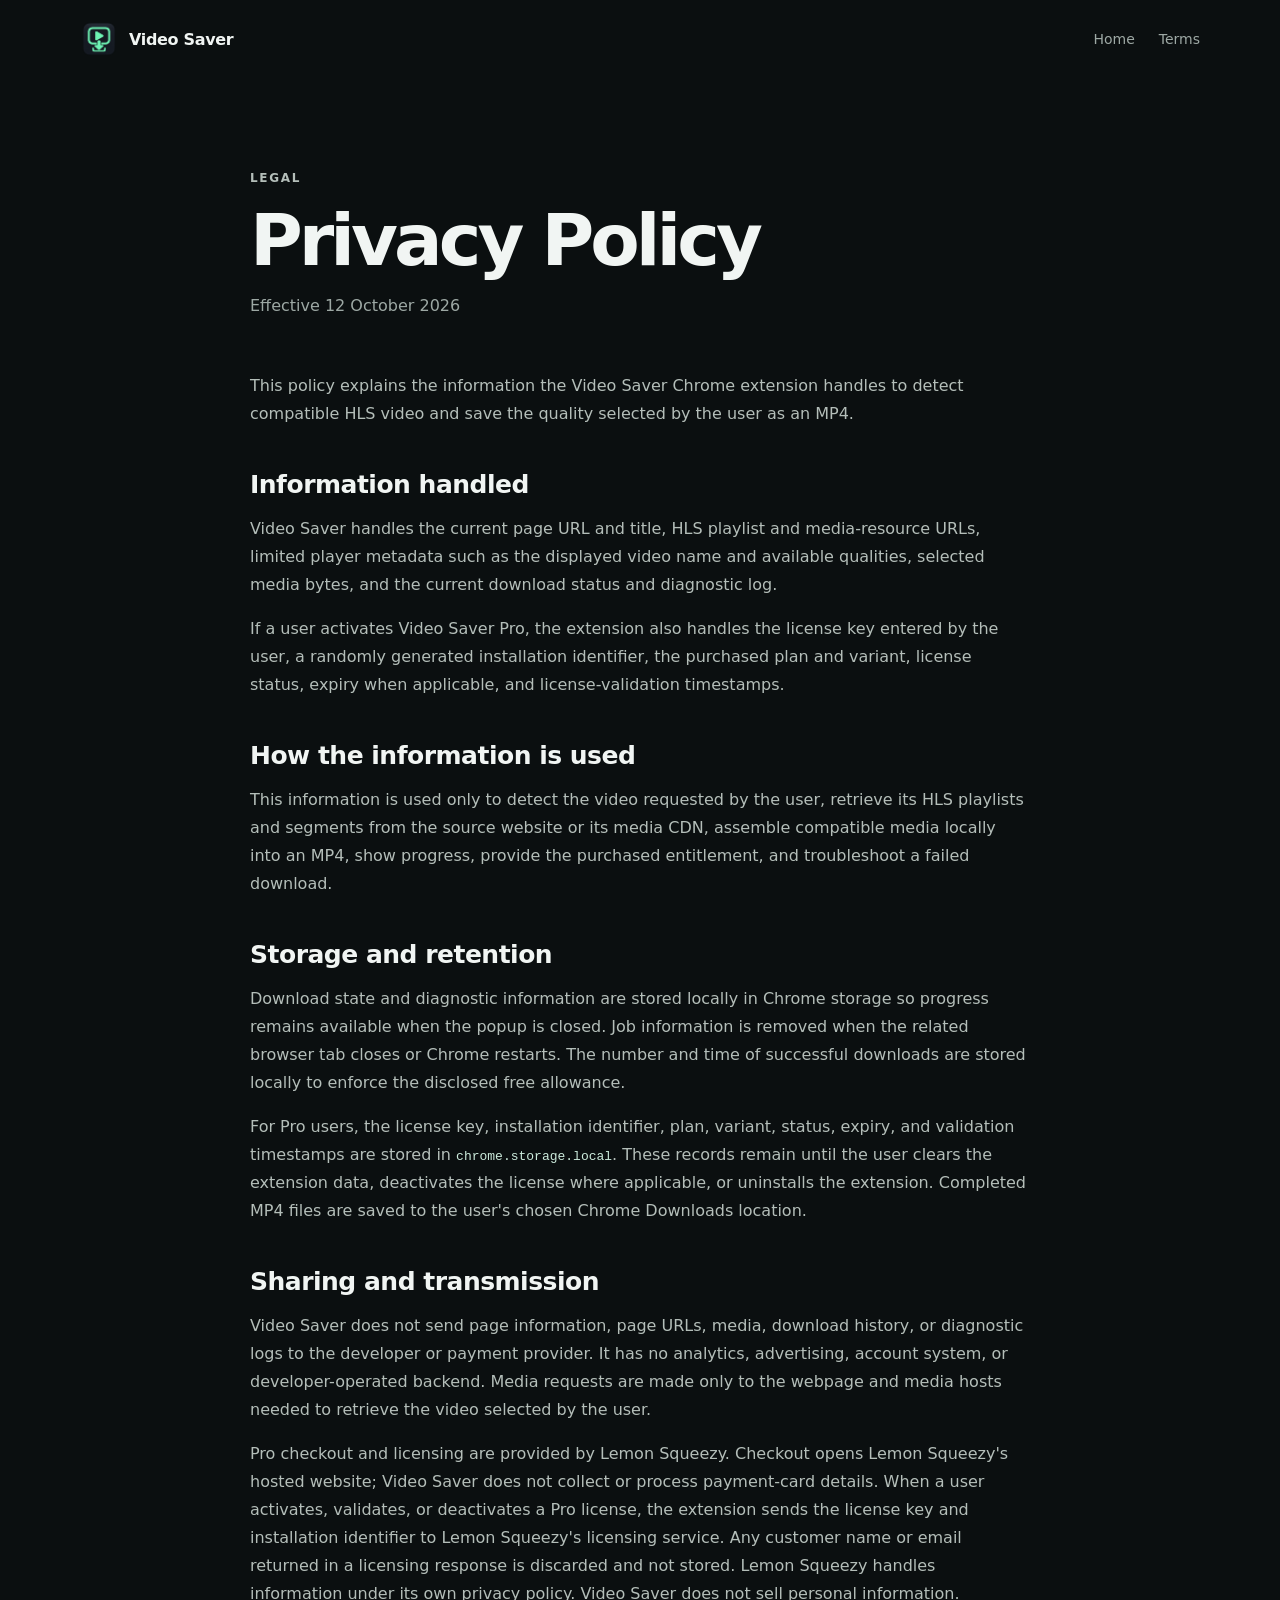
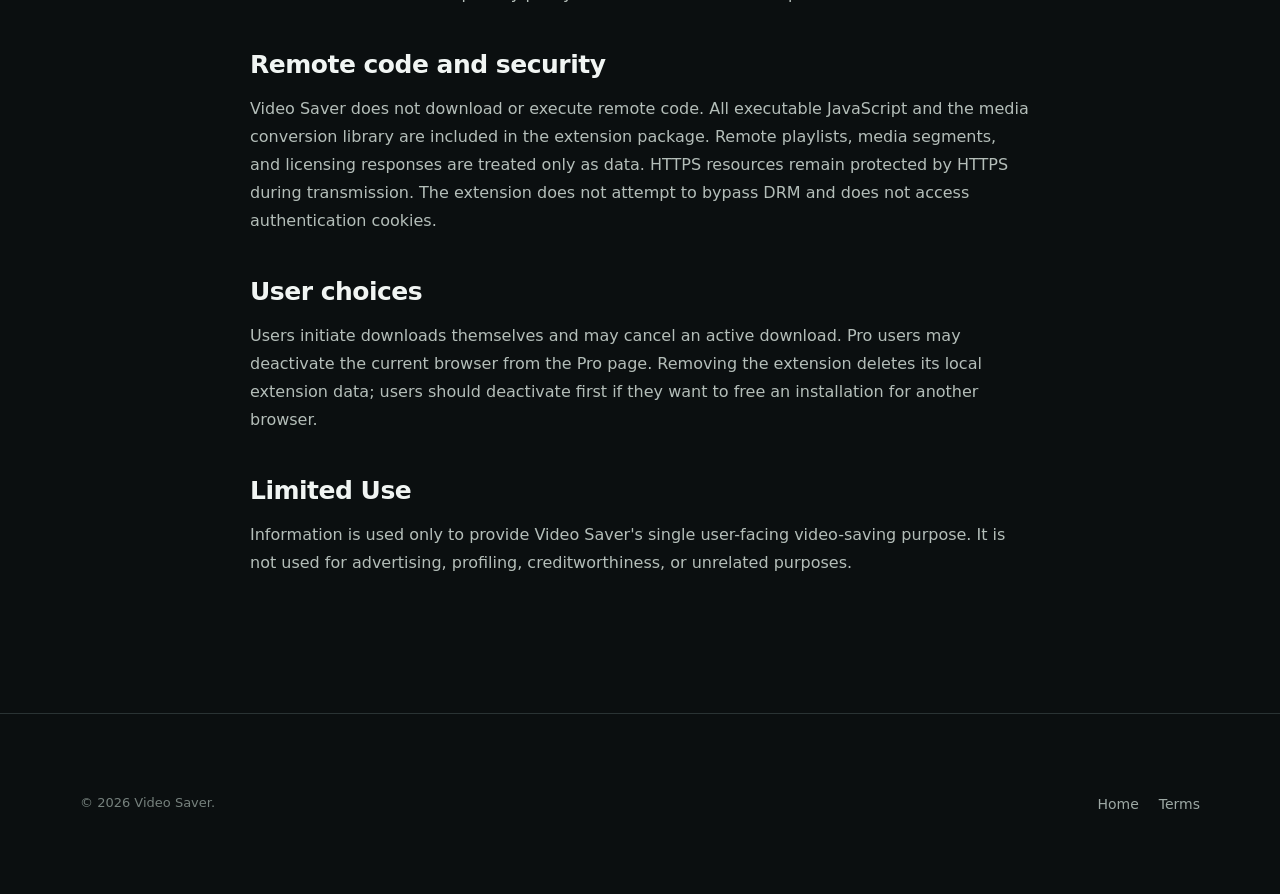
==== privacy.html @ 4df32bea "Launch Video Saver website" ====
<!doctype html>
<html lang="en">
  <head><meta charset="utf-8"><meta name="viewport" content="width=device-width, initial-scale=1"><meta name="description" content="Video Saver privacy policy"><title>Privacy Policy — Video Saver</title><link rel="icon" href="assets/icon.png"><link rel="stylesheet" href="styles.css"></head>
  <body>
    <header class="nav shell"><a class="brand" href="index.html"><img src="assets/icon.png" width="38" height="38" alt=""><span>Video Saver</span></a><nav><a href="index.html">Home</a><a href="terms.html">Terms</a></nav></header>
    <main class="legal shell">
      <p class="eyebrow">Legal</p><h1>Privacy Policy</h1><p class="effective">Effective 12 October 2026</p>
      <p>This policy explains the information the Video Saver Chrome extension handles to detect compatible HLS video and save the quality selected by the user as an MP4.</p>
      <h2>Information handled</h2><p>Video Saver handles the current page URL and title, HLS playlist and media-resource URLs, limited player metadata such as the displayed video name and available qualities, selected media bytes, and the current download status and diagnostic log.</p><p>If a user activates Video Saver Pro, the extension also handles the license key entered by the user, a randomly generated installation identifier, the purchased plan and variant, license status, expiry when applicable, and license-validation timestamps.</p>
      <h2>How the information is used</h2><p>This information is used only to detect the video requested by the user, retrieve its HLS playlists and segments from the source website or its media CDN, assemble compatible media locally into an MP4, show progress, provide the purchased entitlement, and troubleshoot a failed download.</p>
      <h2>Storage and retention</h2><p>Download state and diagnostic information are stored locally in Chrome storage so progress remains available when the popup is closed. Job information is removed when the related browser tab closes or Chrome restarts. The number and time of successful downloads are stored locally to enforce the disclosed free allowance.</p><p>For Pro users, the license key, installation identifier, plan, variant, status, expiry, and validation timestamps are stored in <code>chrome.storage.local</code>. These records remain until the user clears the extension data, deactivates the license where applicable, or uninstalls the extension. Completed MP4 files are saved to the user's chosen Chrome Downloads location.</p>
      <h2>Sharing and transmission</h2><p>Video Saver does not send page information, page URLs, media, download history, or diagnostic logs to the developer or payment provider. It has no analytics, advertising, account system, or developer-operated backend. Media requests are made only to the webpage and media hosts needed to retrieve the video selected by the user.</p><p>Pro checkout and licensing are provided by Lemon Squeezy. Checkout opens Lemon Squeezy's hosted website; Video Saver does not collect or process payment-card details. When a user activates, validates, or deactivates a Pro license, the extension sends the license key and installation identifier to Lemon Squeezy's licensing service. Any customer name or email returned in a licensing response is discarded and not stored. Lemon Squeezy handles information under its own privacy policy. Video Saver does not sell personal information.</p>
      <h2>Remote code and security</h2><p>Video Saver does not download or execute remote code. All executable JavaScript and the media conversion library are included in the extension package. Remote playlists, media segments, and licensing responses are treated only as data. HTTPS resources remain protected by HTTPS during transmission. The extension does not attempt to bypass DRM and does not access authentication cookies.</p>
      <h2>User choices</h2><p>Users initiate downloads themselves and may cancel an active download. Pro users may deactivate the current browser from the Pro page. Removing the extension deletes its local extension data; users should deactivate first if they want to free an installation for another browser.</p>
      <h2>Limited Use</h2><p>Information is used only to provide Video Saver's single user-facing video-saving purpose. It is not used for advertising, profiling, creditworthiness, or unrelated purposes.</p>
    </main>
    <footer><div class="shell footer-grid"><p>© 2026 Video Saver.</p><div class="footer-links"><a href="index.html">Home</a><a href="terms.html">Terms</a></div></div></footer>
  </body>
</html>
---- styles.css ----
:root {
  color-scheme: dark;
  --bg: #0b0f10; --surface: #121718; --surface-2: #192021; --line: #2a3334;
  --text: #f1f5f3; --muted: #9da8a4; --green: #74e2a7; --green-soft: #1b3428;
  font-family: Inter, ui-sans-serif, system-ui, -apple-system, BlinkMacSystemFont, "Segoe UI", sans-serif;
}
* { box-sizing: border-box; }
html { scroll-behavior: smooth; }
body { margin: 0; background: var(--bg); color: var(--text); }
a { color: inherit; }
.shell { width: min(1120px, calc(100% - 40px)); margin-inline: auto; }
.nav { min-height: 78px; display: flex; align-items: center; justify-content: space-between; gap: 24px; }
.brand { display: inline-flex; align-items: center; gap: 11px; text-decoration: none; font-weight: 780; letter-spacing: -.02em; }
.brand img { border-radius: 9px; }
nav { display: flex; gap: 24px; }
nav a, .footer-links a { color: var(--muted); text-decoration: none; font-size: 14px; }
nav a:hover, .footer-links a:hover { color: var(--text); }
.hero { min-height: 640px; display: grid; grid-template-columns: 1.2fr .8fr; align-items: center; gap: 72px; padding-block: 88px; }
.eyebrow { margin: 0 0 16px; color: var(--green); font-size: 12px; font-weight: 800; letter-spacing: .14em; text-transform: uppercase; }
h1 { max-width: 780px; margin: 0; font-size: clamp(48px, 7vw, 82px); line-height: .98; letter-spacing: -.055em; }
.lede { max-width: 660px; margin: 28px 0 0; color: #b6c0bd; font-size: 20px; line-height: 1.55; }
.hero-actions { display: flex; align-items: center; gap: 22px; margin-top: 34px; }
.button { display: inline-flex; min-height: 48px; align-items: center; padding: 0 19px; border-radius: 10px; background: var(--green); color: #0b1d14; font-weight: 800; }
.button.disabled { cursor: default; opacity: .82; }
.text-link { color: var(--green); font-weight: 700; text-underline-offset: 4px; }
.microcopy { max-width: 620px; margin-top: 22px; color: #77827e; font-size: 13px; line-height: 1.5; }
.hero-mark { position: relative; display: grid; min-height: 390px; place-items: center; overflow: hidden; border: 1px solid var(--line); border-radius: 42px; background: radial-gradient(circle at 50% 45%, #27463a 0, #16231e 36%, #101415 70%); }
.hero-mark img { position: relative; z-index: 2; border-radius: 30px; box-shadow: 0 28px 80px #0008; }
.ring { position: absolute; border: 1px solid #74e2a72b; border-radius: 50%; }
.ring-one { width: 280px; height: 280px; }.ring-two { width: 430px; height: 430px; }
.section-heading { max-width: 700px; margin-bottom: 34px; }
.section-heading.centered { margin-inline: auto; text-align: center; }
.section-heading h2, .limits h2 { margin: 0; font-size: clamp(34px, 5vw, 54px); line-height: 1.05; letter-spacing: -.04em; }
.section-heading > p:last-child { color: var(--muted); line-height: 1.6; }
.product-shot { padding: 40px 0 120px; }
.product-shot > img { display: block; width: 100%; height: auto; border: 1px solid var(--line); border-radius: 20px; box-shadow: 0 30px 100px #0009; }
.feature-section, .steps, .pricing-section { padding: 110px 0; border-top: 1px solid var(--line); }
.feature-grid, .pricing-grid { display: grid; grid-template-columns: repeat(3, 1fr); gap: 18px; }
.feature-grid article, .price-card { padding: 28px; border: 1px solid var(--line); border-radius: 16px; background: var(--surface); }
.feature-grid article > span { color: var(--green); font: 700 12px ui-monospace, monospace; }
.feature-grid h3 { margin: 52px 0 10px; font-size: 21px; }
.feature-grid p, .price-card li, .limits p { color: var(--muted); line-height: 1.65; }
.steps ol { margin: 0; padding: 0; list-style: none; border-top: 1px solid var(--line); }
.steps li { display: grid; grid-template-columns: 1fr 1.2fr; gap: 28px; padding: 26px 0; border-bottom: 1px solid var(--line); }
.steps li span { color: var(--muted); }
.price-card.featured { border-color: #4c946e; background: linear-gradient(180deg, #183025, var(--surface)); }
.plan { margin: 0; color: var(--green); font-size: 12px; font-weight: 800; letter-spacing: .11em; text-transform: uppercase; }
.price-card h3 { margin: 18px 0 4px; font-size: 38px; letter-spacing: -.04em; }
.price-card h3 small { color: var(--muted); font-size: 14px; font-weight: 500; }
.price-note { min-height: 38px; color: var(--muted); font-size: 13px; }
.price-card ul { margin: 28px 0 0; padding-left: 18px; }
.price-card li + li { margin-top: 10px; }
.pricing-legal { max-width: 780px; margin: 20px auto 0; color: #747f7b; font-size: 12px; line-height: 1.6; text-align: center; }
.limits { margin-block: 60px 120px; padding: 48px; border-radius: 20px; background: var(--green-soft); }
.limits h2 { font-size: 38px; }.limits p { max-width: 820px; margin-bottom: 0; color: #bdd0c6; }
footer { border-top: 1px solid var(--line); }
.footer-grid { min-height: 180px; display: flex; align-items: center; justify-content: space-between; gap: 32px; }
.footer-grid p { max-width: 560px; color: #76817d; font-size: 13px; line-height: 1.55; }
.footer-links { display: flex; gap: 20px; flex-wrap: wrap; }
.legal { max-width: 780px; padding: 90px 0 120px; }
.legal h1 { font-size: clamp(48px, 7vw, 72px); }
.legal .effective { margin-bottom: 52px; color: var(--muted); }
.legal h2 { margin: 42px 0 12px; font-size: 25px; letter-spacing: -.02em; }
.legal p { color: #b4beb9; line-height: 1.75; }.legal a { color: var(--green); }.legal code { color: #ccebdc; }
@media (max-width: 820px) {
  nav a:nth-child(-n+2) { display: none; }
  .hero { min-height: 0; grid-template-columns: 1fr; padding-block: 64px 90px; }
  .hero-mark { min-height: 310px; }.feature-grid, .pricing-grid { grid-template-columns: 1fr; }
  .steps li { grid-template-columns: 1fr; gap: 7px; }.footer-grid { align-items: flex-start; flex-direction: column; justify-content: center; }
}
@media (max-width: 520px) {
  .shell { width: min(100% - 28px, 1120px); }.nav { min-height: 68px; }.nav nav { gap: 14px; }
  .hero { gap: 48px; }.hero-actions { align-items: flex-start; flex-direction: column; }.limits { padding: 28px; }
}
@media (prefers-reduced-motion: reduce) { html { scroll-behavior: auto; } }
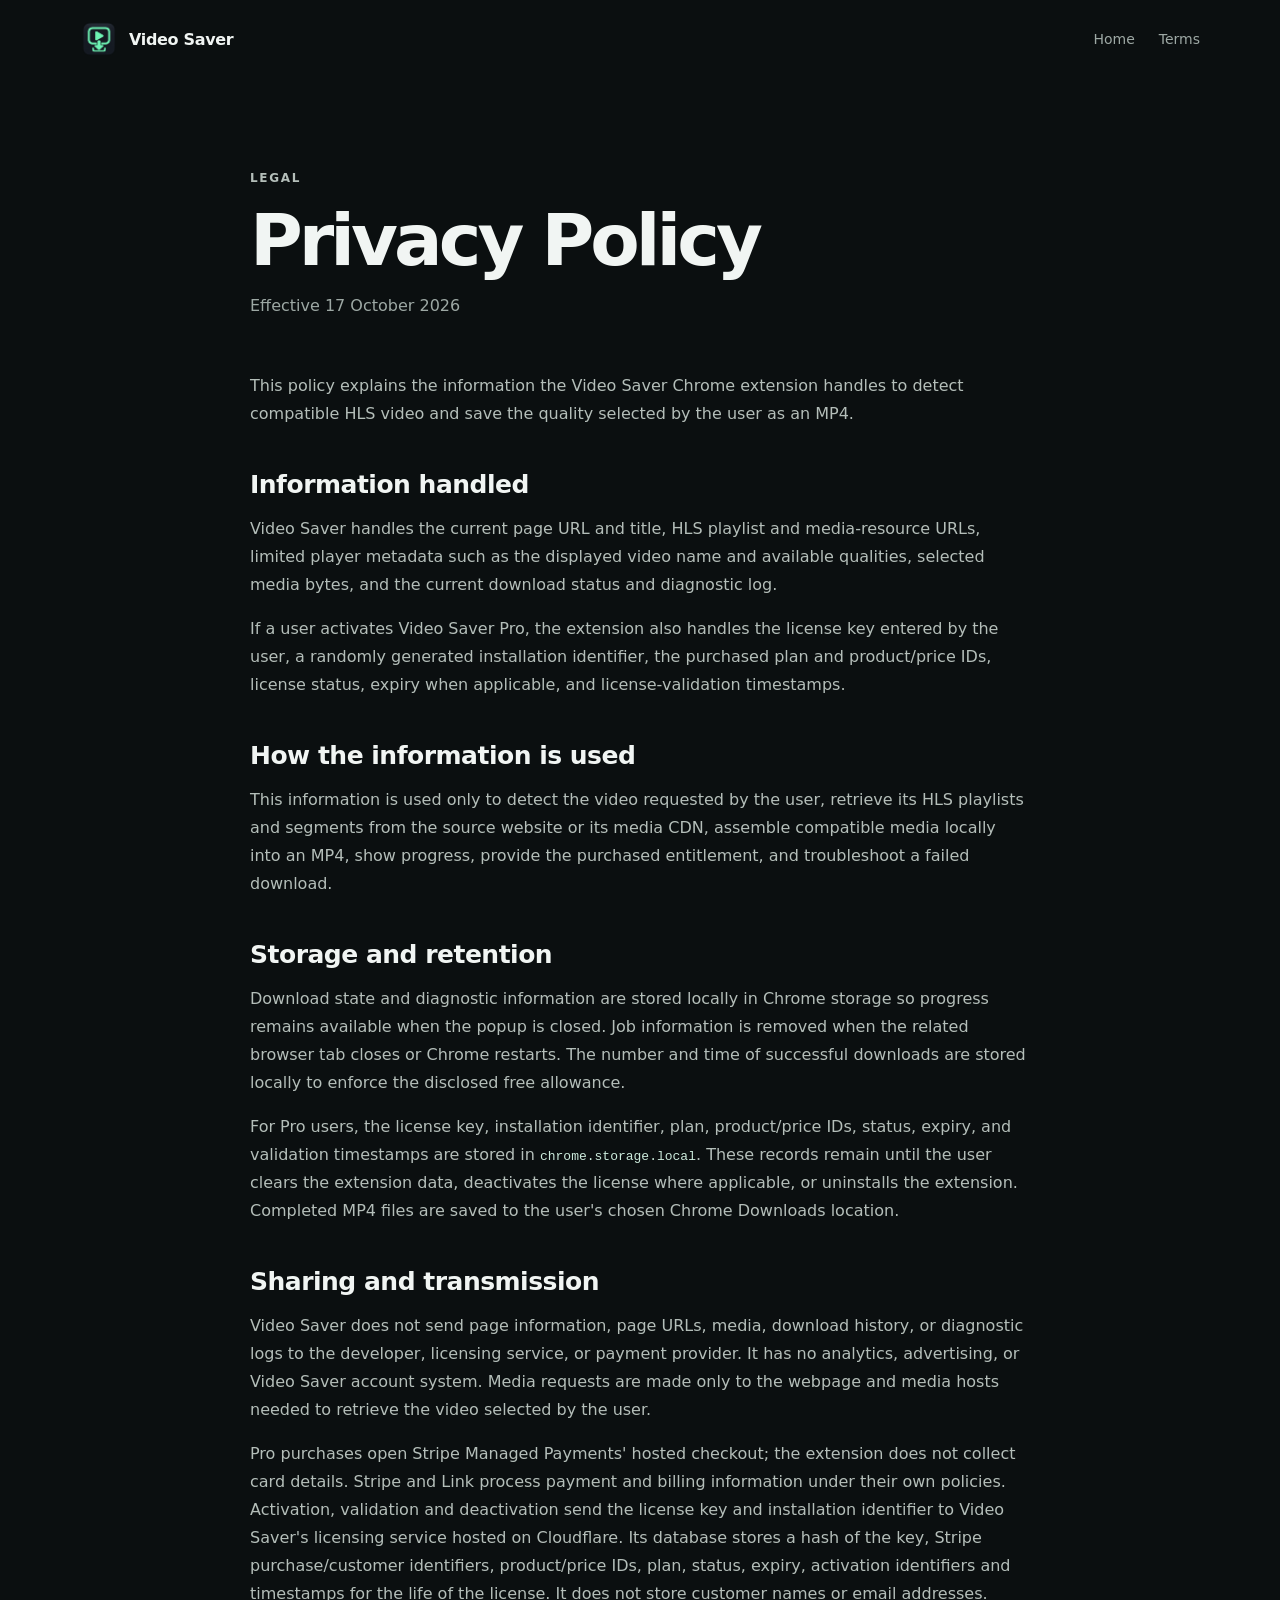
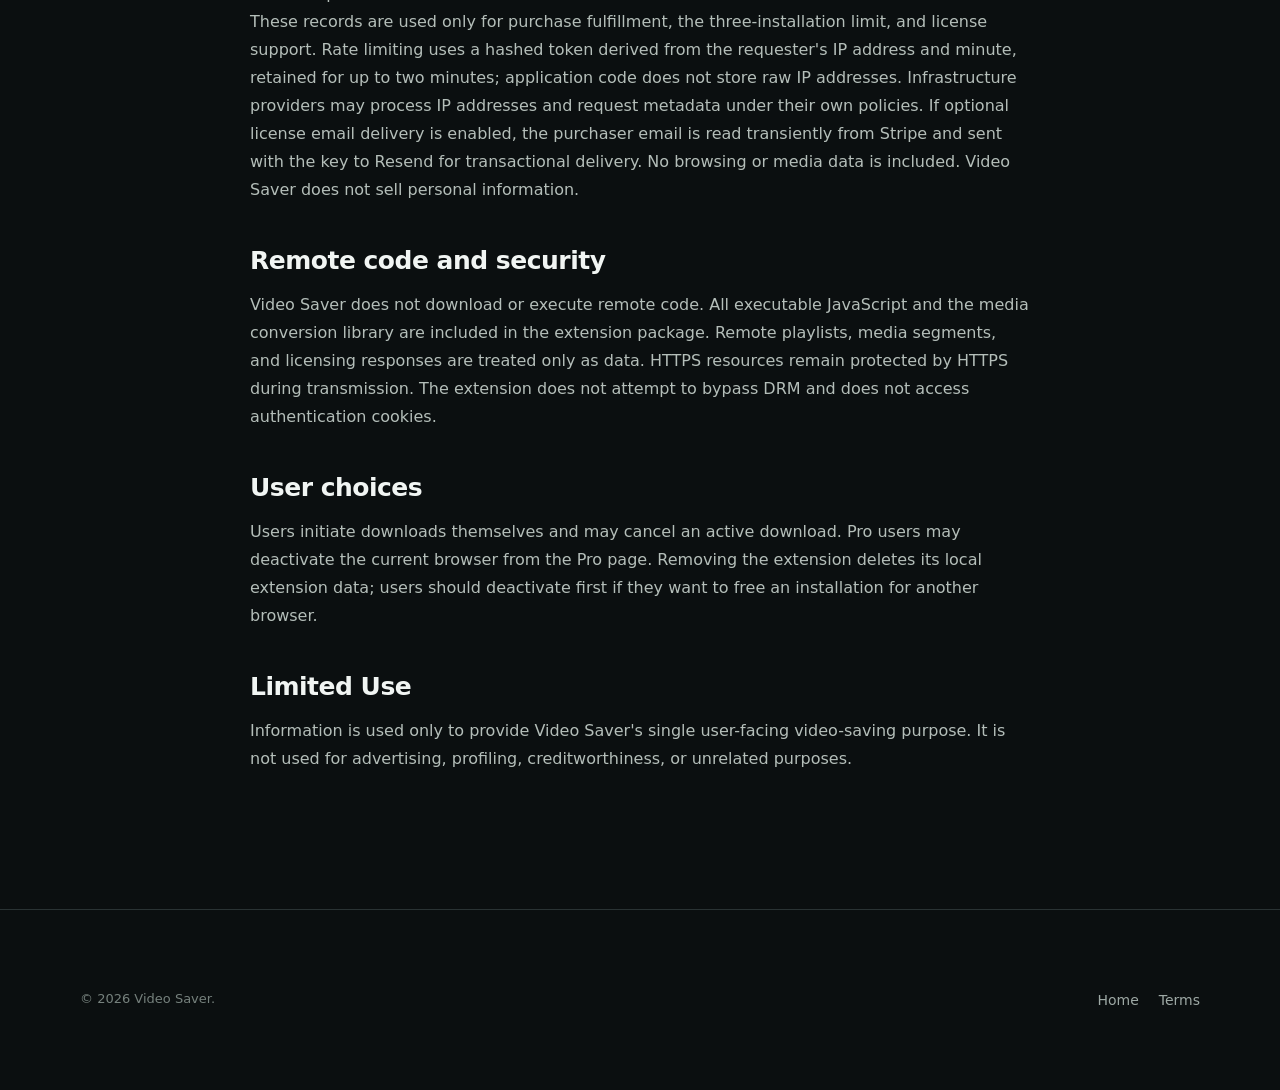
==== commit 36ad2adf: "1" ====
--- a/privacy.html
+++ b/privacy.html
@@ -4,12 +4,12 @@
   <body>
     <header class="nav shell"><a class="brand" href="index.html"><img src="assets/icon.png" width="38" height="38" alt=""><span>Video Saver</span></a><nav><a href="index.html">Home</a><a href="terms.html">Terms</a></nav></header>
     <main class="legal shell">
-      <p class="eyebrow">Legal</p><h1>Privacy Policy</h1><p class="effective">Effective 12 October 2026</p>
+      <p class="eyebrow">Legal</p><h1>Privacy Policy</h1><p class="effective">Effective 17 October 2026</p>
       <p>This policy explains the information the Video Saver Chrome extension handles to detect compatible HLS video and save the quality selected by the user as an MP4.</p>
-      <h2>Information handled</h2><p>Video Saver handles the current page URL and title, HLS playlist and media-resource URLs, limited player metadata such as the displayed video name and available qualities, selected media bytes, and the current download status and diagnostic log.</p><p>If a user activates Video Saver Pro, the extension also handles the license key entered by the user, a randomly generated installation identifier, the purchased plan and variant, license status, expiry when applicable, and license-validation timestamps.</p>
+      <h2>Information handled</h2><p>Video Saver handles the current page URL and title, HLS playlist and media-resource URLs, limited player metadata such as the displayed video name and available qualities, selected media bytes, and the current download status and diagnostic log.</p><p>If a user activates Video Saver Pro, the extension also handles the license key entered by the user, a randomly generated installation identifier, the purchased plan and product/price IDs, license status, expiry when applicable, and license-validation timestamps.</p>
       <h2>How the information is used</h2><p>This information is used only to detect the video requested by the user, retrieve its HLS playlists and segments from the source website or its media CDN, assemble compatible media locally into an MP4, show progress, provide the purchased entitlement, and troubleshoot a failed download.</p>
-      <h2>Storage and retention</h2><p>Download state and diagnostic information are stored locally in Chrome storage so progress remains available when the popup is closed. Job information is removed when the related browser tab closes or Chrome restarts. The number and time of successful downloads are stored locally to enforce the disclosed free allowance.</p><p>For Pro users, the license key, installation identifier, plan, variant, status, expiry, and validation timestamps are stored in <code>chrome.storage.local</code>. These records remain until the user clears the extension data, deactivates the license where applicable, or uninstalls the extension. Completed MP4 files are saved to the user's chosen Chrome Downloads location.</p>
-      <h2>Sharing and transmission</h2><p>Video Saver does not send page information, page URLs, media, download history, or diagnostic logs to the developer or payment provider. It has no analytics, advertising, account system, or developer-operated backend. Media requests are made only to the webpage and media hosts needed to retrieve the video selected by the user.</p><p>Pro checkout and licensing are provided by Lemon Squeezy. Checkout opens Lemon Squeezy's hosted website; Video Saver does not collect or process payment-card details. When a user activates, validates, or deactivates a Pro license, the extension sends the license key and installation identifier to Lemon Squeezy's licensing service. Any customer name or email returned in a licensing response is discarded and not stored. Lemon Squeezy handles information under its own privacy policy. Video Saver does not sell personal information.</p>
+      <h2>Storage and retention</h2><p>Download state and diagnostic information are stored locally in Chrome storage so progress remains available when the popup is closed. Job information is removed when the related browser tab closes or Chrome restarts. The number and time of successful downloads are stored locally to enforce the disclosed free allowance.</p><p>For Pro users, the license key, installation identifier, plan, product/price IDs, status, expiry, and validation timestamps are stored in <code>chrome.storage.local</code>. These records remain until the user clears the extension data, deactivates the license where applicable, or uninstalls the extension. Completed MP4 files are saved to the user's chosen Chrome Downloads location.</p>
+      <h2>Sharing and transmission</h2><p>Video Saver does not send page information, page URLs, media, download history, or diagnostic logs to the developer, licensing service, or payment provider. It has no analytics, advertising, or Video Saver account system. Media requests are made only to the webpage and media hosts needed to retrieve the video selected by the user.</p><p>Pro purchases open Stripe Managed Payments' hosted checkout; the extension does not collect card details. Stripe and Link process payment and billing information under their own policies. Activation, validation and deactivation send the license key and installation identifier to Video Saver's licensing service hosted on Cloudflare. Its database stores a hash of the key, Stripe purchase/customer identifiers, product/price IDs, plan, status, expiry, activation identifiers and timestamps for the life of the license. It does not store customer names or email addresses. These records are used only for purchase fulfillment, the three-installation limit, and license support. Rate limiting uses a hashed token derived from the requester's IP address and minute, retained for up to two minutes; application code does not store raw IP addresses. Infrastructure providers may process IP addresses and request metadata under their own policies. If optional license email delivery is enabled, the purchaser email is read transiently from Stripe and sent with the key to Resend for transactional delivery. No browsing or media data is included. Video Saver does not sell personal information.</p>
       <h2>Remote code and security</h2><p>Video Saver does not download or execute remote code. All executable JavaScript and the media conversion library are included in the extension package. Remote playlists, media segments, and licensing responses are treated only as data. HTTPS resources remain protected by HTTPS during transmission. The extension does not attempt to bypass DRM and does not access authentication cookies.</p>
       <h2>User choices</h2><p>Users initiate downloads themselves and may cancel an active download. Pro users may deactivate the current browser from the Pro page. Removing the extension deletes its local extension data; users should deactivate first if they want to free an installation for another browser.</p>
       <h2>Limited Use</h2><p>Information is used only to provide Video Saver's single user-facing video-saving purpose. It is not used for advertising, profiling, creditworthiness, or unrelated purposes.</p>
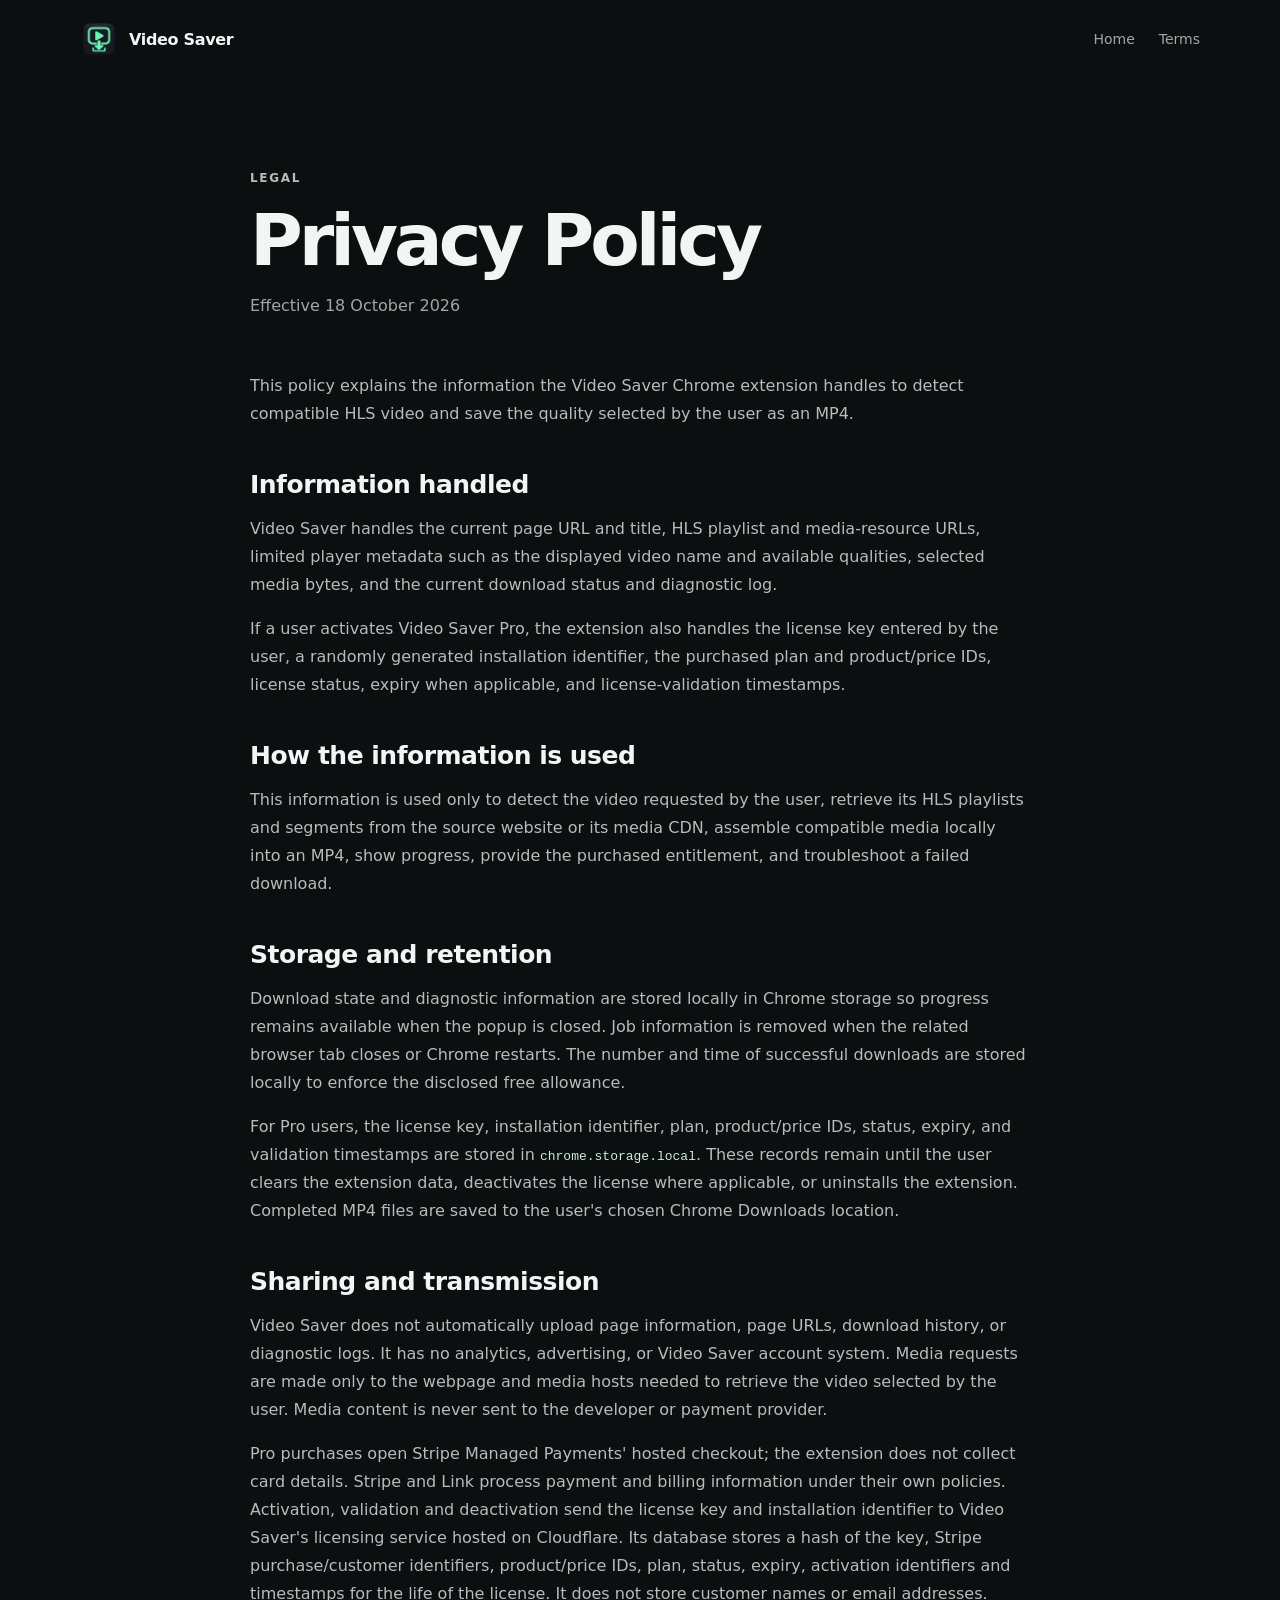
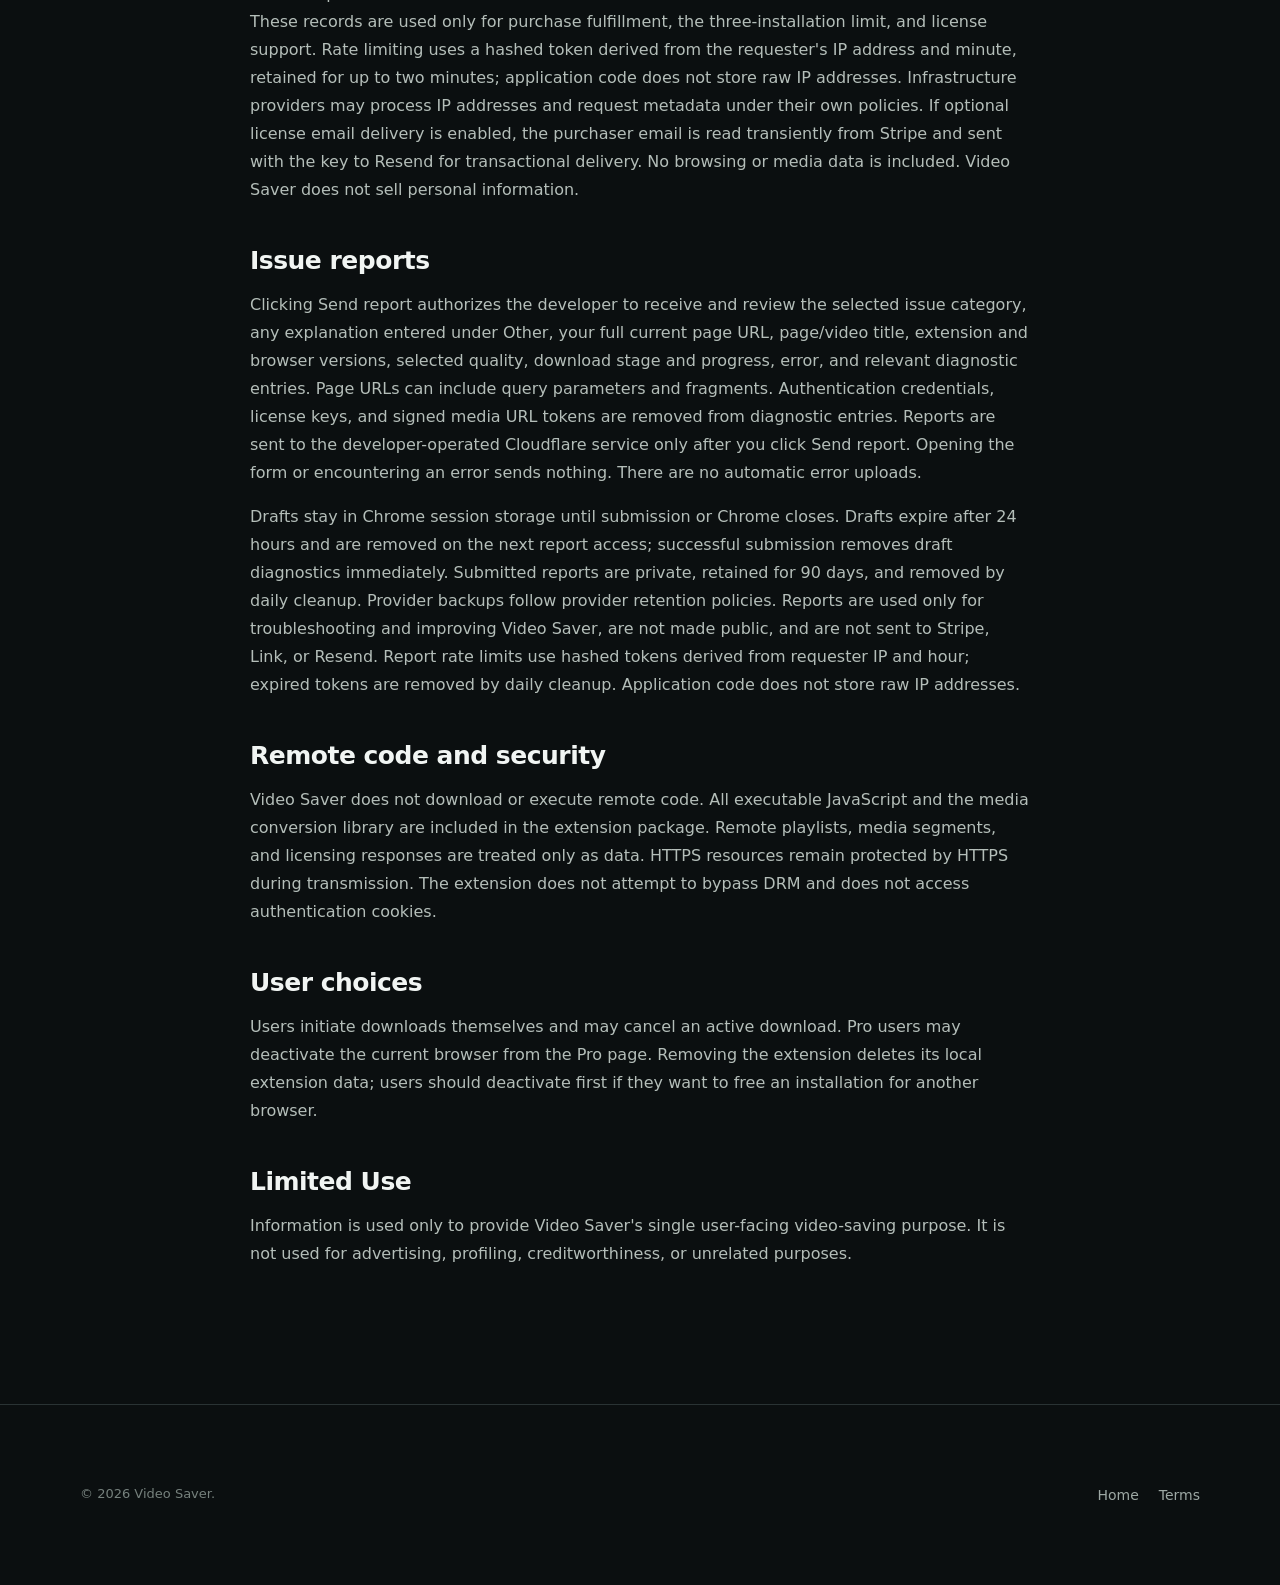
==== commit 6780e354: "7" ====
--- a/privacy.html
+++ b/privacy.html
@@ -4,12 +4,13 @@
   <body>
     <header class="nav shell"><a class="brand" href="index.html"><img src="assets/icon.png" width="38" height="38" alt=""><span>Video Saver</span></a><nav><a href="index.html">Home</a><a href="terms.html">Terms</a></nav></header>
     <main class="legal shell">
-      <p class="eyebrow">Legal</p><h1>Privacy Policy</h1><p class="effective">Effective 17 October 2026</p>
+      <p class="eyebrow">Legal</p><h1>Privacy Policy</h1><p class="effective">Effective 18 October 2026</p>
       <p>This policy explains the information the Video Saver Chrome extension handles to detect compatible HLS video and save the quality selected by the user as an MP4.</p>
       <h2>Information handled</h2><p>Video Saver handles the current page URL and title, HLS playlist and media-resource URLs, limited player metadata such as the displayed video name and available qualities, selected media bytes, and the current download status and diagnostic log.</p><p>If a user activates Video Saver Pro, the extension also handles the license key entered by the user, a randomly generated installation identifier, the purchased plan and product/price IDs, license status, expiry when applicable, and license-validation timestamps.</p>
       <h2>How the information is used</h2><p>This information is used only to detect the video requested by the user, retrieve its HLS playlists and segments from the source website or its media CDN, assemble compatible media locally into an MP4, show progress, provide the purchased entitlement, and troubleshoot a failed download.</p>
       <h2>Storage and retention</h2><p>Download state and diagnostic information are stored locally in Chrome storage so progress remains available when the popup is closed. Job information is removed when the related browser tab closes or Chrome restarts. The number and time of successful downloads are stored locally to enforce the disclosed free allowance.</p><p>For Pro users, the license key, installation identifier, plan, product/price IDs, status, expiry, and validation timestamps are stored in <code>chrome.storage.local</code>. These records remain until the user clears the extension data, deactivates the license where applicable, or uninstalls the extension. Completed MP4 files are saved to the user's chosen Chrome Downloads location.</p>
-      <h2>Sharing and transmission</h2><p>Video Saver does not send page information, page URLs, media, download history, or diagnostic logs to the developer, licensing service, or payment provider. It has no analytics, advertising, or Video Saver account system. Media requests are made only to the webpage and media hosts needed to retrieve the video selected by the user.</p><p>Pro purchases open Stripe Managed Payments' hosted checkout; the extension does not collect card details. Stripe and Link process payment and billing information under their own policies. Activation, validation and deactivation send the license key and installation identifier to Video Saver's licensing service hosted on Cloudflare. Its database stores a hash of the key, Stripe purchase/customer identifiers, product/price IDs, plan, status, expiry, activation identifiers and timestamps for the life of the license. It does not store customer names or email addresses. These records are used only for purchase fulfillment, the three-installation limit, and license support. Rate limiting uses a hashed token derived from the requester's IP address and minute, retained for up to two minutes; application code does not store raw IP addresses. Infrastructure providers may process IP addresses and request metadata under their own policies. If optional license email delivery is enabled, the purchaser email is read transiently from Stripe and sent with the key to Resend for transactional delivery. No browsing or media data is included. Video Saver does not sell personal information.</p>
+      <h2>Sharing and transmission</h2><p>Video Saver does not automatically upload page information, page URLs, download history, or diagnostic logs. It has no analytics, advertising, or Video Saver account system. Media requests are made only to the webpage and media hosts needed to retrieve the video selected by the user. Media content is never sent to the developer or payment provider.</p><p>Pro purchases open Stripe Managed Payments' hosted checkout; the extension does not collect card details. Stripe and Link process payment and billing information under their own policies. Activation, validation and deactivation send the license key and installation identifier to Video Saver's licensing service hosted on Cloudflare. Its database stores a hash of the key, Stripe purchase/customer identifiers, product/price IDs, plan, status, expiry, activation identifiers and timestamps for the life of the license. It does not store customer names or email addresses. These records are used only for purchase fulfillment, the three-installation limit, and license support. Rate limiting uses a hashed token derived from the requester's IP address and minute, retained for up to two minutes; application code does not store raw IP addresses. Infrastructure providers may process IP addresses and request metadata under their own policies. If optional license email delivery is enabled, the purchaser email is read transiently from Stripe and sent with the key to Resend for transactional delivery. No browsing or media data is included. Video Saver does not sell personal information.</p>
+      <h2>Issue reports</h2><p>Clicking Send report authorizes the developer to receive and review the selected issue category, any explanation entered under Other, your full current page URL, page/video title, extension and browser versions, selected quality, download stage and progress, error, and relevant diagnostic entries. Page URLs can include query parameters and fragments. Authentication credentials, license keys, and signed media URL tokens are removed from diagnostic entries. Reports are sent to the developer-operated Cloudflare service only after you click Send report. Opening the form or encountering an error sends nothing. There are no automatic error uploads.</p><p>Drafts stay in Chrome session storage until submission or Chrome closes. Drafts expire after 24 hours and are removed on the next report access; successful submission removes draft diagnostics immediately. Submitted reports are private, retained for 90 days, and removed by daily cleanup. Provider backups follow provider retention policies. Reports are used only for troubleshooting and improving Video Saver, are not made public, and are not sent to Stripe, Link, or Resend. Report rate limits use hashed tokens derived from requester IP and hour; expired tokens are removed by daily cleanup. Application code does not store raw IP addresses.</p>
       <h2>Remote code and security</h2><p>Video Saver does not download or execute remote code. All executable JavaScript and the media conversion library are included in the extension package. Remote playlists, media segments, and licensing responses are treated only as data. HTTPS resources remain protected by HTTPS during transmission. The extension does not attempt to bypass DRM and does not access authentication cookies.</p>
       <h2>User choices</h2><p>Users initiate downloads themselves and may cancel an active download. Pro users may deactivate the current browser from the Pro page. Removing the extension deletes its local extension data; users should deactivate first if they want to free an installation for another browser.</p>
       <h2>Limited Use</h2><p>Information is used only to provide Video Saver's single user-facing video-saving purpose. It is not used for advertising, profiling, creditworthiness, or unrelated purposes.</p>
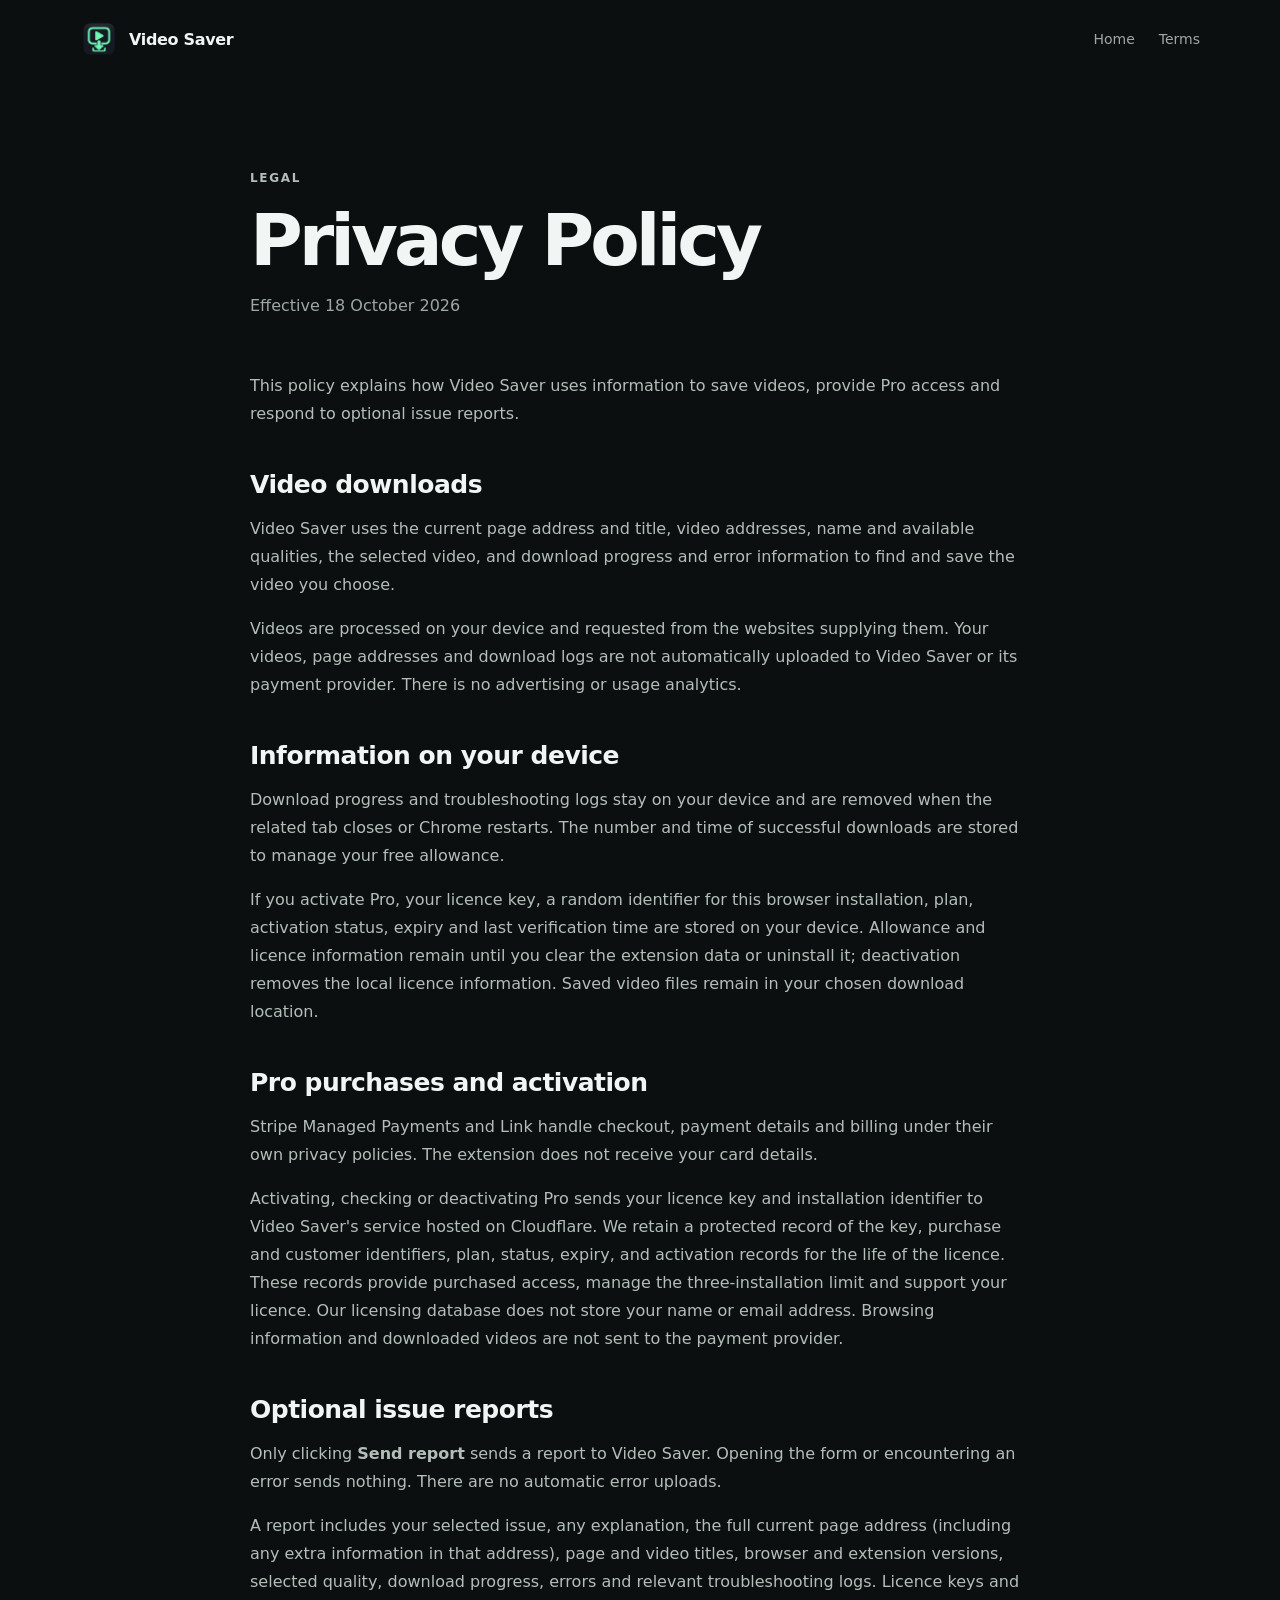
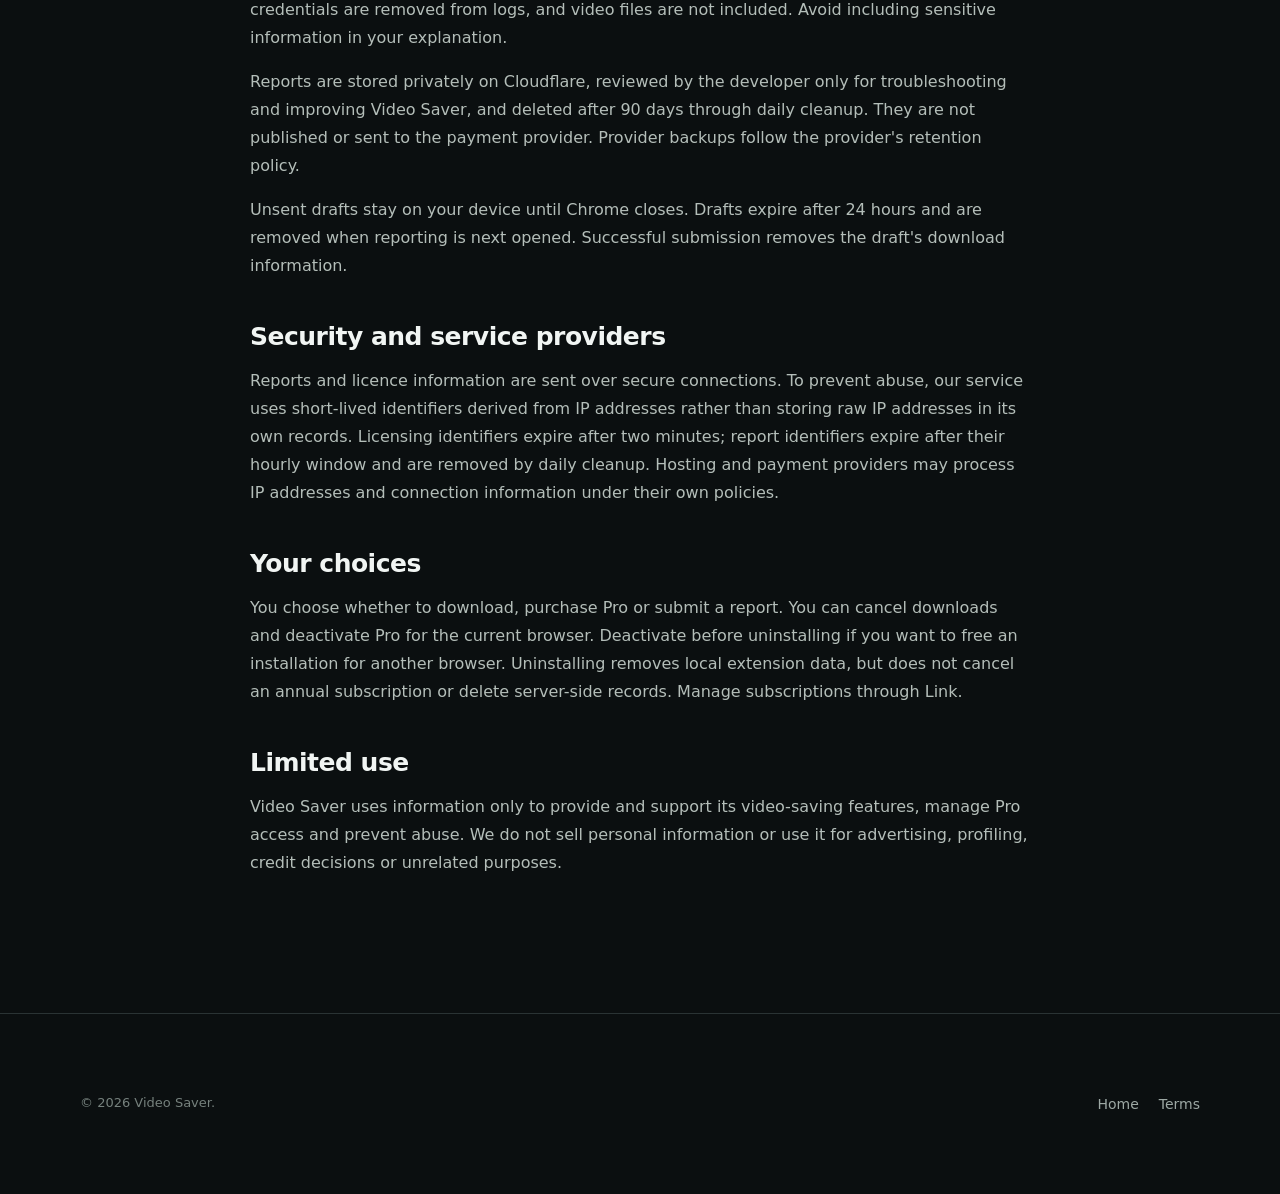
==== commit 7119d4f7: "9" ====
--- a/privacy.html
+++ b/privacy.html
@@ -5,15 +5,27 @@
     <header class="nav shell"><a class="brand" href="index.html"><img src="assets/icon.png" width="38" height="38" alt=""><span>Video Saver</span></a><nav><a href="index.html">Home</a><a href="terms.html">Terms</a></nav></header>
     <main class="legal shell">
       <p class="eyebrow">Legal</p><h1>Privacy Policy</h1><p class="effective">Effective 18 October 2026</p>
-      <p>This policy explains the information the Video Saver Chrome extension handles to detect compatible HLS video and save the quality selected by the user as an MP4.</p>
-      <h2>Information handled</h2><p>Video Saver handles the current page URL and title, HLS playlist and media-resource URLs, limited player metadata such as the displayed video name and available qualities, selected media bytes, and the current download status and diagnostic log.</p><p>If a user activates Video Saver Pro, the extension also handles the license key entered by the user, a randomly generated installation identifier, the purchased plan and product/price IDs, license status, expiry when applicable, and license-validation timestamps.</p>
-      <h2>How the information is used</h2><p>This information is used only to detect the video requested by the user, retrieve its HLS playlists and segments from the source website or its media CDN, assemble compatible media locally into an MP4, show progress, provide the purchased entitlement, and troubleshoot a failed download.</p>
-      <h2>Storage and retention</h2><p>Download state and diagnostic information are stored locally in Chrome storage so progress remains available when the popup is closed. Job information is removed when the related browser tab closes or Chrome restarts. The number and time of successful downloads are stored locally to enforce the disclosed free allowance.</p><p>For Pro users, the license key, installation identifier, plan, product/price IDs, status, expiry, and validation timestamps are stored in <code>chrome.storage.local</code>. These records remain until the user clears the extension data, deactivates the license where applicable, or uninstalls the extension. Completed MP4 files are saved to the user's chosen Chrome Downloads location.</p>
-      <h2>Sharing and transmission</h2><p>Video Saver does not automatically upload page information, page URLs, download history, or diagnostic logs. It has no analytics, advertising, or Video Saver account system. Media requests are made only to the webpage and media hosts needed to retrieve the video selected by the user. Media content is never sent to the developer or payment provider.</p><p>Pro purchases open Stripe Managed Payments' hosted checkout; the extension does not collect card details. Stripe and Link process payment and billing information under their own policies. Activation, validation and deactivation send the license key and installation identifier to Video Saver's licensing service hosted on Cloudflare. Its database stores a hash of the key, Stripe purchase/customer identifiers, product/price IDs, plan, status, expiry, activation identifiers and timestamps for the life of the license. It does not store customer names or email addresses. These records are used only for purchase fulfillment, the three-installation limit, and license support. Rate limiting uses a hashed token derived from the requester's IP address and minute, retained for up to two minutes; application code does not store raw IP addresses. Infrastructure providers may process IP addresses and request metadata under their own policies. If optional license email delivery is enabled, the purchaser email is read transiently from Stripe and sent with the key to Resend for transactional delivery. No browsing or media data is included. Video Saver does not sell personal information.</p>
-      <h2>Issue reports</h2><p>Clicking Send report authorizes the developer to receive and review the selected issue category, any explanation entered under Other, your full current page URL, page/video title, extension and browser versions, selected quality, download stage and progress, error, and relevant diagnostic entries. Page URLs can include query parameters and fragments. Authentication credentials, license keys, and signed media URL tokens are removed from diagnostic entries. Reports are sent to the developer-operated Cloudflare service only after you click Send report. Opening the form or encountering an error sends nothing. There are no automatic error uploads.</p><p>Drafts stay in Chrome session storage until submission or Chrome closes. Drafts expire after 24 hours and are removed on the next report access; successful submission removes draft diagnostics immediately. Submitted reports are private, retained for 90 days, and removed by daily cleanup. Provider backups follow provider retention policies. Reports are used only for troubleshooting and improving Video Saver, are not made public, and are not sent to Stripe, Link, or Resend. Report rate limits use hashed tokens derived from requester IP and hour; expired tokens are removed by daily cleanup. Application code does not store raw IP addresses.</p>
-      <h2>Remote code and security</h2><p>Video Saver does not download or execute remote code. All executable JavaScript and the media conversion library are included in the extension package. Remote playlists, media segments, and licensing responses are treated only as data. HTTPS resources remain protected by HTTPS during transmission. The extension does not attempt to bypass DRM and does not access authentication cookies.</p>
-      <h2>User choices</h2><p>Users initiate downloads themselves and may cancel an active download. Pro users may deactivate the current browser from the Pro page. Removing the extension deletes its local extension data; users should deactivate first if they want to free an installation for another browser.</p>
-      <h2>Limited Use</h2><p>Information is used only to provide Video Saver's single user-facing video-saving purpose. It is not used for advertising, profiling, creditworthiness, or unrelated purposes.</p>
+      <p>This policy explains how Video Saver uses information to save videos, provide Pro access and respond to optional issue reports.</p>
+      <h2>Video downloads</h2>
+      <p>Video Saver uses the current page address and title, video addresses, name and available qualities, the selected video, and download progress and error information to find and save the video you choose.</p>
+      <p>Videos are processed on your device and requested from the websites supplying them. Your videos, page addresses and download logs are not automatically uploaded to Video Saver or its payment provider. There is no advertising or usage analytics.</p>
+      <h2>Information on your device</h2>
+      <p>Download progress and troubleshooting logs stay on your device and are removed when the related tab closes or Chrome restarts. The number and time of successful downloads are stored to manage your free allowance.</p>
+      <p>If you activate Pro, your licence key, a random identifier for this browser installation, plan, activation status, expiry and last verification time are stored on your device. Allowance and licence information remain until you clear the extension data or uninstall it; deactivation removes the local licence information. Saved video files remain in your chosen download location.</p>
+      <h2>Pro purchases and activation</h2>
+      <p>Stripe Managed Payments and Link handle checkout, payment details and billing under their own privacy policies. The extension does not receive your card details.</p>
+      <p>Activating, checking or deactivating Pro sends your licence key and installation identifier to Video Saver's service hosted on Cloudflare. We retain a protected record of the key, purchase and customer identifiers, plan, status, expiry, and activation records for the life of the licence. These records provide purchased access, manage the three-installation limit and support your licence. Our licensing database does not store your name or email address. Browsing information and downloaded videos are not sent to the payment provider.</p>
+      <h2>Optional issue reports</h2>
+      <p>Only clicking <strong>Send report</strong> sends a report to Video Saver. Opening the form or encountering an error sends nothing. There are no automatic error uploads.</p>
+      <p>A report includes your selected issue, any explanation, the full current page address (including any extra information in that address), page and video titles, browser and extension versions, selected quality, download progress, errors and relevant troubleshooting logs. Licence keys and credentials are removed from logs, and video files are not included. Avoid including sensitive information in your explanation.</p>
+      <p>Reports are stored privately on Cloudflare, reviewed by the developer only for troubleshooting and improving Video Saver, and deleted after 90 days through daily cleanup. They are not published or sent to the payment provider. Provider backups follow the provider's retention policy.</p>
+      <p>Unsent drafts stay on your device until Chrome closes. Drafts expire after 24 hours and are removed when reporting is next opened. Successful submission removes the draft's download information.</p>
+      <h2>Security and service providers</h2>
+      <p>Reports and licence information are sent over secure connections. To prevent abuse, our service uses short-lived identifiers derived from IP addresses rather than storing raw IP addresses in its own records. Licensing identifiers expire after two minutes; report identifiers expire after their hourly window and are removed by daily cleanup. Hosting and payment providers may process IP addresses and connection information under their own policies.</p>
+      <h2>Your choices</h2>
+      <p>You choose whether to download, purchase Pro or submit a report. You can cancel downloads and deactivate Pro for the current browser. Deactivate before uninstalling if you want to free an installation for another browser. Uninstalling removes local extension data, but does not cancel an annual subscription or delete server-side records. Manage subscriptions through Link.</p>
+      <h2>Limited use</h2>
+      <p>Video Saver uses information only to provide and support its video-saving features, manage Pro access and prevent abuse. We do not sell personal information or use it for advertising, profiling, credit decisions or unrelated purposes.</p>
     </main>
     <footer><div class="shell footer-grid"><p>© 2026 Video Saver.</p><div class="footer-links"><a href="index.html">Home</a><a href="terms.html">Terms</a></div></div></footer>
   </body>
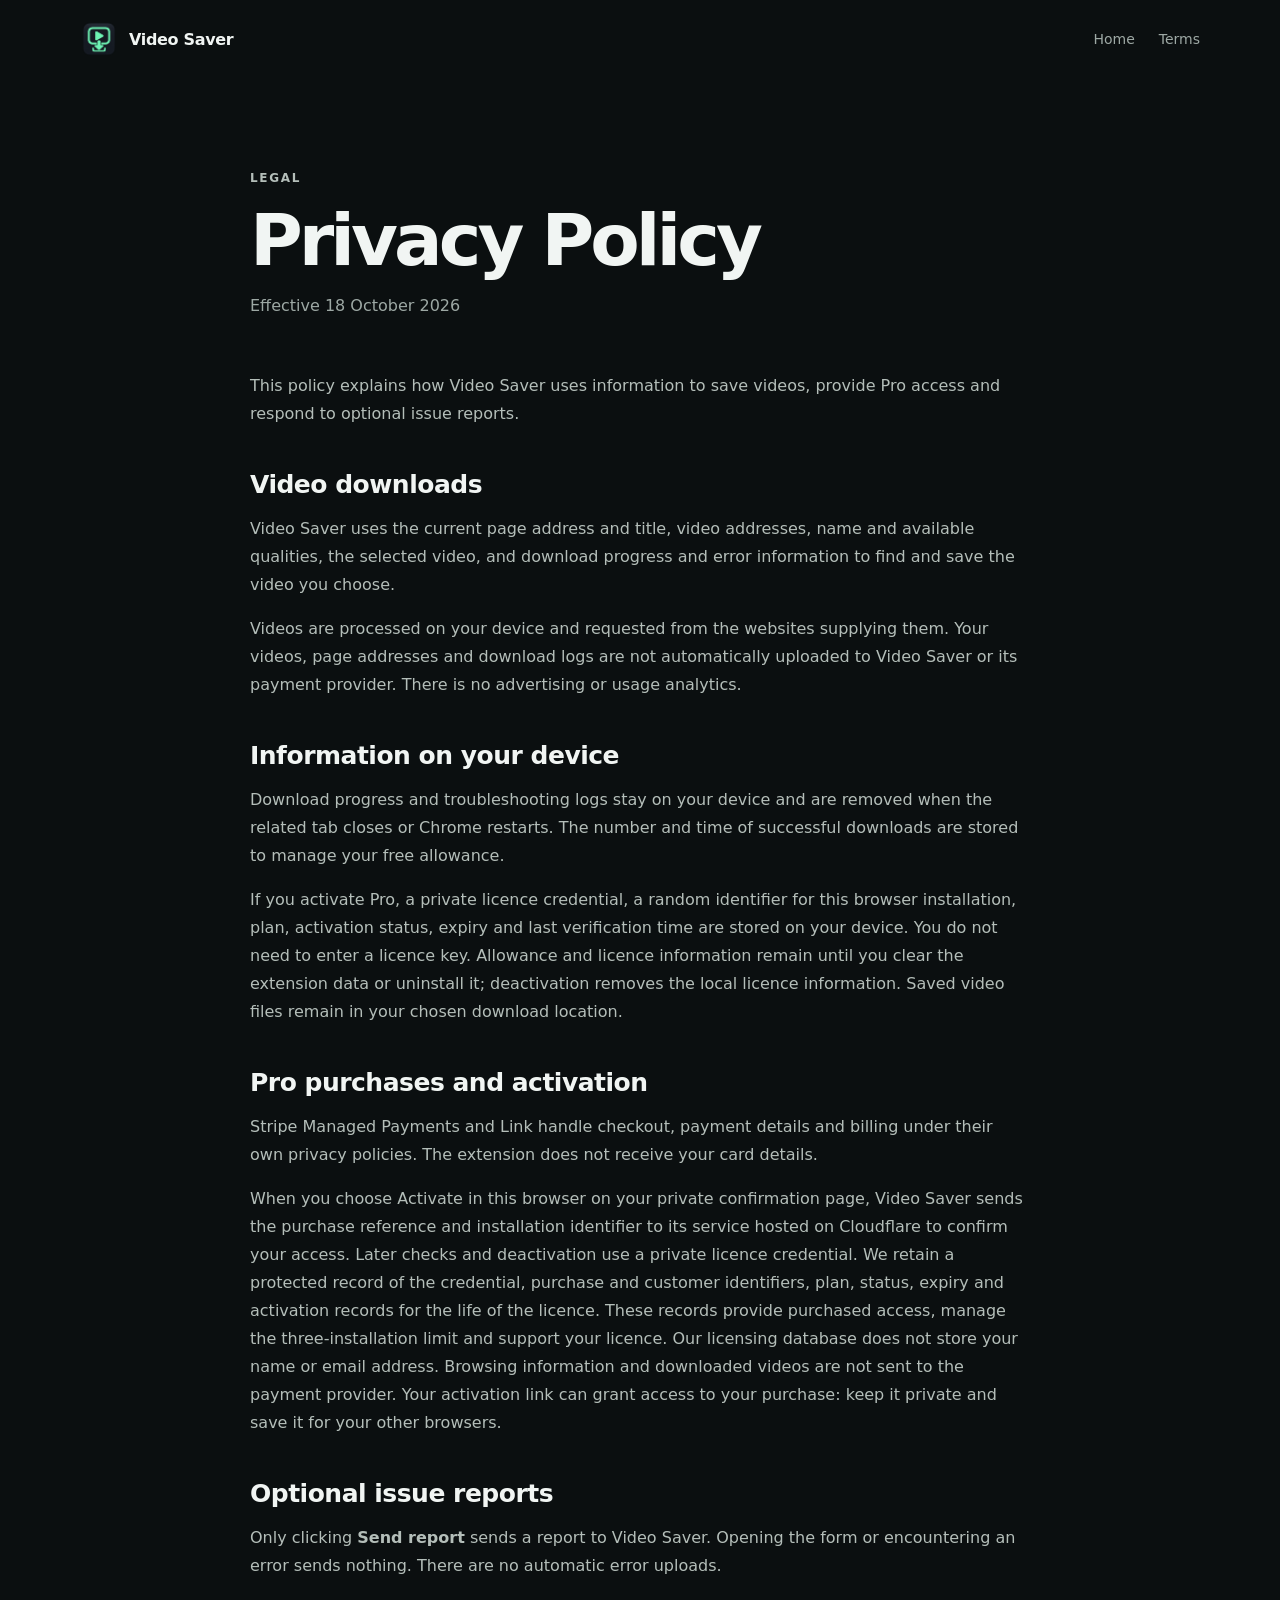
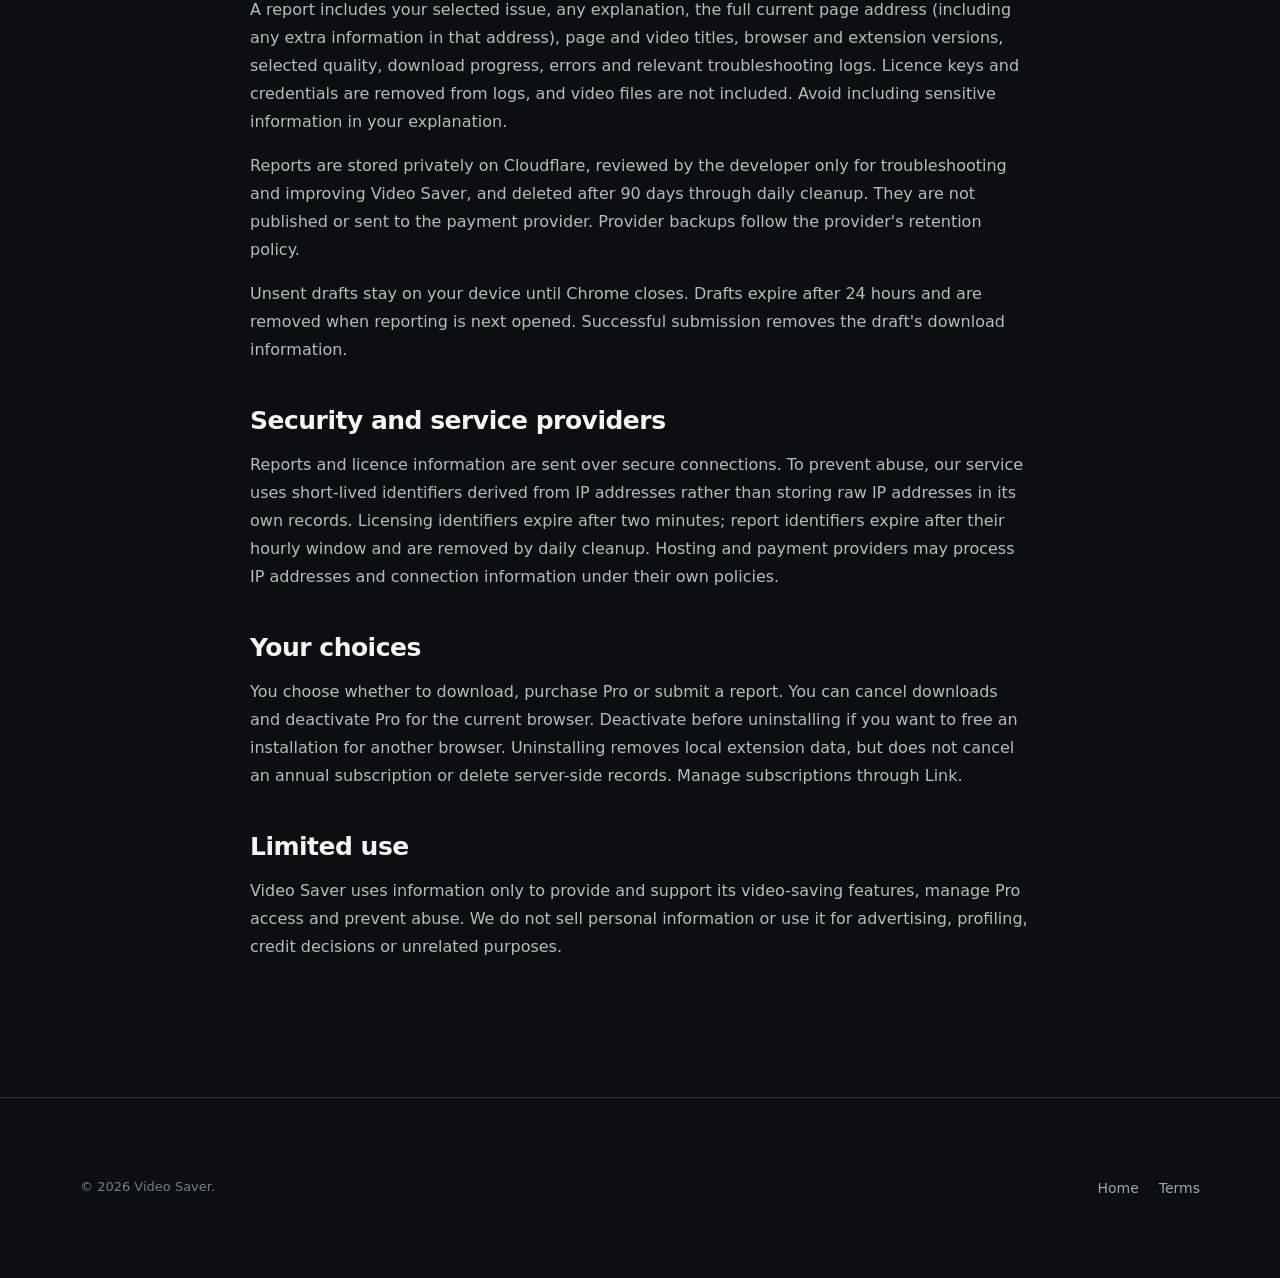
==== commit 6d40653a: "Add one-click Pro activation guidance and source disclosure" ====
--- a/privacy.html
+++ b/privacy.html
@@ -11,10 +11,10 @@
       <p>Videos are processed on your device and requested from the websites supplying them. Your videos, page addresses and download logs are not automatically uploaded to Video Saver or its payment provider. There is no advertising or usage analytics.</p>
       <h2>Information on your device</h2>
       <p>Download progress and troubleshooting logs stay on your device and are removed when the related tab closes or Chrome restarts. The number and time of successful downloads are stored to manage your free allowance.</p>
-      <p>If you activate Pro, your licence key, a random identifier for this browser installation, plan, activation status, expiry and last verification time are stored on your device. Allowance and licence information remain until you clear the extension data or uninstall it; deactivation removes the local licence information. Saved video files remain in your chosen download location.</p>
+      <p>If you activate Pro, a private licence credential, a random identifier for this browser installation, plan, activation status, expiry and last verification time are stored on your device. You do not need to enter a licence key. Allowance and licence information remain until you clear the extension data or uninstall it; deactivation removes the local licence information. Saved video files remain in your chosen download location.</p>
       <h2>Pro purchases and activation</h2>
       <p>Stripe Managed Payments and Link handle checkout, payment details and billing under their own privacy policies. The extension does not receive your card details.</p>
-      <p>Activating, checking or deactivating Pro sends your licence key and installation identifier to Video Saver's service hosted on Cloudflare. We retain a protected record of the key, purchase and customer identifiers, plan, status, expiry, and activation records for the life of the licence. These records provide purchased access, manage the three-installation limit and support your licence. Our licensing database does not store your name or email address. Browsing information and downloaded videos are not sent to the payment provider.</p>
+      <p>When you choose Activate in this browser on your private confirmation page, Video Saver sends the purchase reference and installation identifier to its service hosted on Cloudflare to confirm your access. Later checks and deactivation use a private licence credential. We retain a protected record of the credential, purchase and customer identifiers, plan, status, expiry and activation records for the life of the licence. These records provide purchased access, manage the three-installation limit and support your licence. Our licensing database does not store your name or email address. Browsing information and downloaded videos are not sent to the payment provider. Your activation link can grant access to your purchase: keep it private and save it for your other browsers.</p>
       <h2>Optional issue reports</h2>
       <p>Only clicking <strong>Send report</strong> sends a report to Video Saver. Opening the form or encountering an error sends nothing. There are no automatic error uploads.</p>
       <p>A report includes your selected issue, any explanation, the full current page address (including any extra information in that address), page and video titles, browser and extension versions, selected quality, download progress, errors and relevant troubleshooting logs. Licence keys and credentials are removed from logs, and video files are not included. Avoid including sensitive information in your explanation.</p>
--- a/styles.css
+++ b/styles.css
@@ -47,6 +47,14 @@
 .plan { margin: 0; color: var(--green); font-size: 12px; font-weight: 800; letter-spacing: .11em; text-transform: uppercase; }
 .price-card h3 { margin: 18px 0 4px; font-size: 38px; letter-spacing: -.04em; }
 .price-card h3 small { color: var(--muted); font-size: 14px; font-weight: 500; }
+.price-card h2 { margin: 18px 0 4px; font-size: 34px; letter-spacing: -.04em; }
+.price-card .button { margin-top: 26px; text-decoration: none; }
+.button[aria-disabled="true"] { pointer-events: none; opacity: .55; }
+.pro-grid { grid-template-columns: repeat(2, 1fr); max-width: 860px; margin-inline: auto; }
+.purchase-page { border-top: 0; padding-top: 64px; }
+.purchase-page h1 { font-size: clamp(40px, 6vw, 64px); }
+.activation-help { max-width: 780px; margin: 48px auto; padding: 28px; border: 1px solid var(--line); border-radius: 16px; }
+.activation-help p { color: var(--muted); line-height: 1.6; }
 .price-note { min-height: 38px; color: var(--muted); font-size: 13px; }
 .price-card ul { margin: 28px 0 0; padding-left: 18px; }
 .price-card li + li { margin-top: 10px; }
